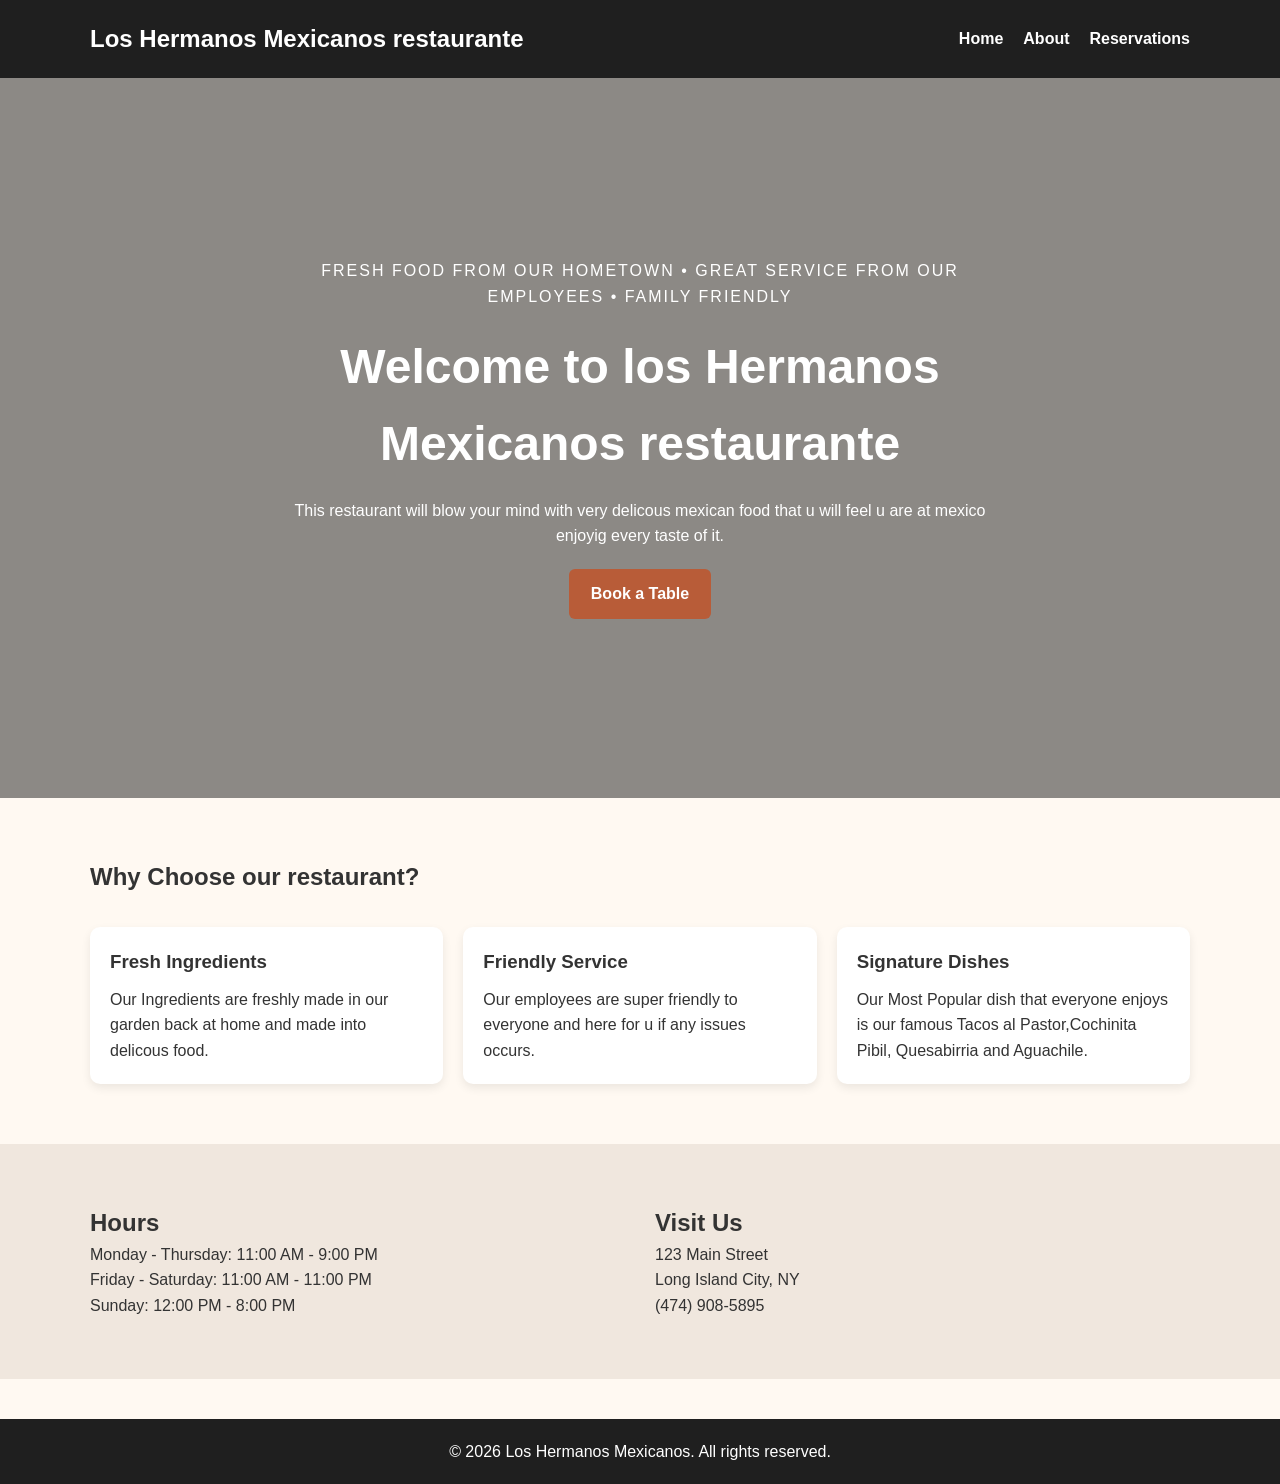
==== index.html @ ebb9e61e "First Upload" ====
<!DOCTYPE html>
<html lang="en">
<head>
  <meta charset="UTF-8">
  <meta name="viewport" content="width=device-width, initial-scale=1.0">
  <title>Restaurant Name | Home</title>

  <!-- CHANGE NEEDED:
       Link your CSS file below.
       W3Schools search: HTML link CSS -->
  <link rel="stylesheet" href="style.css">
</head>
<body>

  <!--
    WHEN THIS PAGE IS WORKING:
    Students should see a dark navigation bar at the top,
    then a large hero image with text and a button in the center,
    then a short welcome section below.
  -->

  <header class="site-header">
    <nav class="navbar">
      <!-- CHANGE NEEDED:
           Replace "Restaurant Name" with your business name -->
      <h1 class="logo">Los Hermanos Mexicanos restaurante </h1>

      <!-- CHANGE NEEDED:
           Make sure each link goes to the correct page.
           W3Schools search: HTML links -->
      <ul class="nav-links">
        <li><a href="index.html">Home</a></li>
        <li><a href="about.html">About</a></li>
        <li><a href="reservations.html">Reservations</a></li>
      </ul>
    </nav>
  </header>

  <main>

    <!--
      HERO SECTION
      WHEN THIS SECTION IS WORKING:
      A large background image should fill most of the screen.
      There should be text on top of the image and a button below the text.

      CHANGE NEEDED:
      - Update the heading
      - Update the paragraph
      - Add your own hero image in the CSS file
      W3Schools search:
      - CSS background image
      - CSS background size
    -->
    <section class="hero">
      <div class="hero-text">
        <p class="tagline">Fresh Food from our hometown • Great Service from our employees • Family Friendly </p>
        <h2>Welcome to los Hermanos Mexicanos restaurante</h2>
        <p>
          This restaurant will blow your mind with very delicous mexican food 
           that u will feel u are at mexico enjoyig every taste of it.
        </p>

        <!-- CHANGE NEEDED:
             This button should take users to the reservations page -->
        <a href="reservations.html" class="btn">Book a Table</a>
      </div>
    </section>

    <!--
      INTRO SECTION
      WHEN THIS SECTION IS WORKING:
      There should be a clean section under the hero with a heading,
      a short paragraph, and 3 simple boxes describing the restaurant.
    -->
    <section class="content-section">
      <div class="container">
        <h2>Why Choose our restaurant?</h2>
        <p class="section-intro">
          
        </p>

        <!-- CHANGE NEEDED:
             Replace these 3 boxes with your own ideas.
             W3Schools search:
             - CSS flexbox
             - CSS box shadow -->
        <div class="card-row">
          <div class="info-card">
            <h3>Fresh Ingredients</h3>
            <p>Our Ingredients are freshly made in our garden back at home and 
              made into delicous food.
            </p>
          </div>

          <div class="info-card">
            <h3>Friendly Service</h3>
            <p>Our employees are super friendly to everyone and here for u if any issues occurs.</p>
          </div>

          <div class="info-card">
            <h3>Signature Dishes</h3>
            <p>Our Most Popular dish that everyone enjoys is our famous Tacos al Pastor,Cochinita Pibil,
              Quesabirria and Aguachile.
            </p>
          </div>
        </div>
      </div>
    </section>

    <!--
      HOURS SECTION
      WHEN THIS SECTION IS WORKING:
      Users should see business hours and location information in a clean layout.
    -->
    <section class="content-section alt-section">
      <div class="container two-column">
        <div>
          <h2>Hours</h2>
          <!-- CHANGE NEEDED:
               Update these hours if needed -->
          <p>Monday - Thursday: 11:00 AM - 9:00 PM</p>
          <p>Friday - Saturday: 11:00 AM - 11:00 PM</p>
          <p>Sunday: 12:00 PM - 8:00 PM</p>
        </div>

        <div>
          <h2>Visit Us</h2>
          <!-- CHANGE NEEDED:
               Replace with your address and phone number -->
          <p>123 Main Street</p>
          <p>Long Island City, NY</p>
          <p>(474) 908-5895</p>
        </div>
      </div>
    </section>

  </main>

  <footer class="site-footer">
    <!-- CHANGE NEEDED:
         Replace with your restaurant name -->
    <p>&copy; 2026 Los Hermanos Mexicanos. All rights reserved.</p>
  </footer>

</body>
</html>
---- style.css ----
/* =====================================================
   BASIC RESET
   WHEN THIS IS WORKING:
   All pages should have cleaner spacing and sizing.

   W3Schools search:
   - CSS box-sizing
   - CSS margin
   - CSS padding
===================================================== */
* {
  margin: 0;
  padding: 0;
  box-sizing: border-box;
}

/* =====================================================
   CHANGE NEEDED:
   Students should change these colors to match their brand.

   WHEN THIS IS WORKING:
   The whole site should have a consistent restaurant theme.

   W3Schools search:
   - CSS colors
   - CSS hex colors
===================================================== */
:root {
  --dark: #1f1f1f;
  --light: #fff9f2;
  --accent: #b85c38;
  --accent-hover: #94492d;
  --text: #333333;
  --white: #ffffff;
  --soft: #f0e7de;
}

/* =====================================================
   BODY STYLES
   WHEN THIS IS WORKING:
   Text should be easy to read and the page should have
   a soft background color.
===================================================== */
body {
  font-family: Arial, Helvetica, sans-serif;
  background-color: var(--light);
  color: var(--text);
  line-height: 1.6;
}

/* =====================================================
   CONTAINER
   WHEN THIS IS WORKING:
   Content should not stretch too wide across the screen.
===================================================== */
.container {
  width: 90%;
  max-width: 1100px;
  margin: 0 auto;
}

/* =====================================================
   HEADER + NAVIGATION
   WHEN THIS IS WORKING:
   A dark navigation bar should appear at the top.
   The logo should be on one side and the links on the other.

   W3Schools search:
   - CSS flexbox
   - CSS justify-content
   - CSS align-items
===================================================== */
.site-header {
  background-color: var(--dark);
  color: var(--white);
}

.page-banner{
  background-image: url("https://encrypted-tbn0.gstatic.com/images?q=tbn:ANd9GcTtZfuTtH7oJHO_KTagyy0LyQQYmgdmFn55Rw&s");
}

.navbar {
  width: 90%;
  max-width: 1100px;
  margin: 0 auto;
  padding: 20px 0;

  display: flex;
  justify-content: space-between;
  align-items: center;
  gap: 20px;
}

.logo {
  font-size: 1.5rem;
}

.nav-links {
  list-style: none;
  display: flex;
  gap: 20px;
}

.nav-links a {
  color: var(--white);
  text-decoration: none;
  font-weight: bold;
}

/* CHANGE NEEDED:
   Students can change hover color if they want.
   WHEN THIS IS WORKING:
   Link color should change when the mouse moves over it.

   W3Schools search:
   - CSS hover
*/
.nav-links a:hover {
  color: var(--accent);
}

/* =====================================================
   HERO SECTION
   CHANGE NEEDED:
   Replace the hero image file path below with the correct image name.
   Make sure the image is saved inside the images folder.

   WHEN THIS IS WORKING:
   The home page should show a large background image with text
   centered on top of it.

   W3Schools search:
   - CSS background image
   - CSS background size
   - CSS background position
===================================================== */
.hero {
  min-height: 80vh;
  background-image:
    linear-gradient(rgba(0, 0, 0, 0.45), rgba(0, 0, 0, 0.45)),
    url("https://img.freepik.com/free-vector/hand-drawn-mexican-bar-pattern_23-2150630576.jpg");
  background-size: cover;
  background-position: center;
  background-repeat: no-repeat;

  display: flex;
  justify-content: center;
  align-items: center;
  text-align: center;
  padding: 40px;
}

.hero-text {
  max-width: 700px;
  color: var(--white);
}

.tagline {
  font-size: 1rem;
  letter-spacing: 2px;
  text-transform: uppercase;
  margin-bottom: 15px;
}

.hero-text h2 {
  font-size: 3rem;
  margin-bottom: 15px;
}

.hero-text p {
  margin-bottom: 20px;
}

/* =====================================================
   BUTTON
   WHEN THIS IS WORKING:
   Buttons should have color, padding, and rounded corners.
===================================================== */
.btn {
  display: inline-block;
  background-color: var(--accent);
  color: var(--white);
  text-decoration: none;
  padding: 12px 22px;
  border-radius: 6px;
  font-weight: bold;
}

.btn:hover {
  background-color: var(--accent-hover);
}

/* =====================================================
   PAGE BANNER
   WHEN THIS IS WORKING:
   About and Reservations pages should have a simple heading section.
===================================================== */
.page-banner {
  background-color: var(--soft);
  text-align: center;
  padding: 50px 20px;
}

.page-banner h2 {
  font-size: 2rem;
  margin-bottom: 10px;
}

/* =====================================================
   CONTENT SECTIONS
   WHEN THIS IS WORKING:
   Each page section should have enough spacing above and below it.
===================================================== */
.content-section {
  padding: 60px 0;
}

.alt-section {
  background-color: var(--soft);
}

.section-intro {
  margin-top: 10px;
  margin-bottom: 30px;
}

/* =====================================================
   FLEX LAYOUTS
   WHEN THIS IS WORKING:
   Items should line up next to each other on larger screens.

   W3Schools search:
   - CSS flexbox
   - CSS gap
===================================================== */
.card-row {
  display: flex;
  gap: 20px;
  flex-wrap: wrap;
}

.two-column {
  display: flex;
  gap: 30px;
  flex-wrap: wrap;
  align-items: center;
}

.two-column > div {
  flex: 1 1 300px;
}

/* =====================================================
   INFO CARDS
   WHEN THIS IS WORKING:
   The three boxes on the home page should have a white background,
   padding, and a slight shadow.

   W3Schools search:
   - CSS box shadow
   - CSS border radius
===================================================== */
.info-card,
.team-card {
  background-color: var(--white);
  padding: 20px;
  border-radius: 10px;
  flex: 1 1 250px;
  box-shadow: 0 4px 10px rgba(0, 0, 0, 0.08);
}

.info-card h3,
.team-card h3 {
  margin-bottom: 10px;
}

.role {
  color: var(--accent);
  font-weight: bold;
  margin-bottom: 10px;
}

/* =====================================================
   ABOUT PAGE IMAGES
   CHANGE NEEDED:
   Make sure image file names match the files in the images folder.

   WHEN THIS IS WORKING:
   Images should fit nicely and not look stretched.
===================================================== */
.about-image {
  width: 100%;
  display: block;
  border-radius: 10px;
}

.team-image {
  width: 100%;
  height: 250px;
  object-fit: cover;
  border-radius: 10px;
  margin-bottom: 15px;
}

/* =====================================================
   FORM STYLES
   WHEN THIS IS WORKING:
   The reservation form should be centered and easy to read.

   W3Schools search:
   - CSS forms
   - CSS input
===================================================== */
.form-container {
  max-width: 800px;
}

.reservation-form {
  background-color: var(--white);
  padding: 30px;
  border-radius: 10px;
  box-shadow: 0 4px 10px rgba(0, 0, 0, 0.08);
}

.form-group {
  margin-bottom: 20px;
}

.form-row {
  display: flex;
  gap: 20px;
  flex-wrap: wrap;
}

.form-row .form-group {
  flex: 1 1 250px;
}

label {
  display: block;
  margin-bottom: 8px;
  font-weight: bold;
}

input,
select,
textarea {
  width: 100%;
  padding: 12px;
  border: 1px solid #cccccc;
  border-radius: 6px;
  font-size: 1rem;
}

/* CHANGE NEEDED:
   Students can research how :focus works.
   WHEN THIS IS WORKING:
   Inputs should show a colored outline when clicked.

   W3Schools search:
   - CSS focus
*/
input:focus,
select:focus,
textarea:focus {
  outline: 2px solid var(--accent);
  border-color: var(--accent);
}

/* =====================================================
   FOOTER
   WHEN THIS IS WORKING:
   A dark footer should appear at the bottom of each page.
===================================================== */
.site-footer {
  background-color: var(--dark);
  color: var(--white);
  text-align: center;
  padding: 20px;
  margin-top: 40px;
}

/* =====================================================
   RESPONSIVE DESIGN
   WHEN THIS IS WORKING:
   On smaller screens, the nav links and columns should stack.

   W3Schools search:
   - CSS media queries
===================================================== */
@media (max-width: 768px) {
  .navbar {
    flex-direction: column;
  }

  .nav-links {
    flex-direction: column;
    align-items: center;
  }

  .hero-text h2 {
    font-size: 2.2rem;
  }

  .two-column {
    flex-direction: column;
  }
}

/* =====================================================
   OPTIONAL COOL SNIPPETS
   These are NOT required.
   Students can plug them in if they finish early.
===================================================== */

/* OPTIONAL 1: Make cards lift slightly on hover
   W3Schools search:
   - CSS transform
   - CSS transition

.info-card,
.team-card {
  transition: transform 0.3s ease;
}

.info-card:hover,
.team-card:hover {
  transform: translateY(-8px);
}
*/

/* OPTIONAL 2: Make button grow slightly on hover

.btn {
  transition: transform 0.3s ease, background-color 0.3s ease;
}

.btn:hover {
  transform: scale(1.05);
}
*/

/* OPTIONAL 3: Add underline animation to nav links

.nav-links a {
  position: relative;
}

.nav-links a::after {
  content: "";
  position: absolute;
  left: 0;
  bottom: -4px;
  width: 0;
  height: 2px;
  background-color: var(--accent);
  transition: width 0.3s ease;
}

.nav-links a:hover::after {
  width: 100%;
}
*/
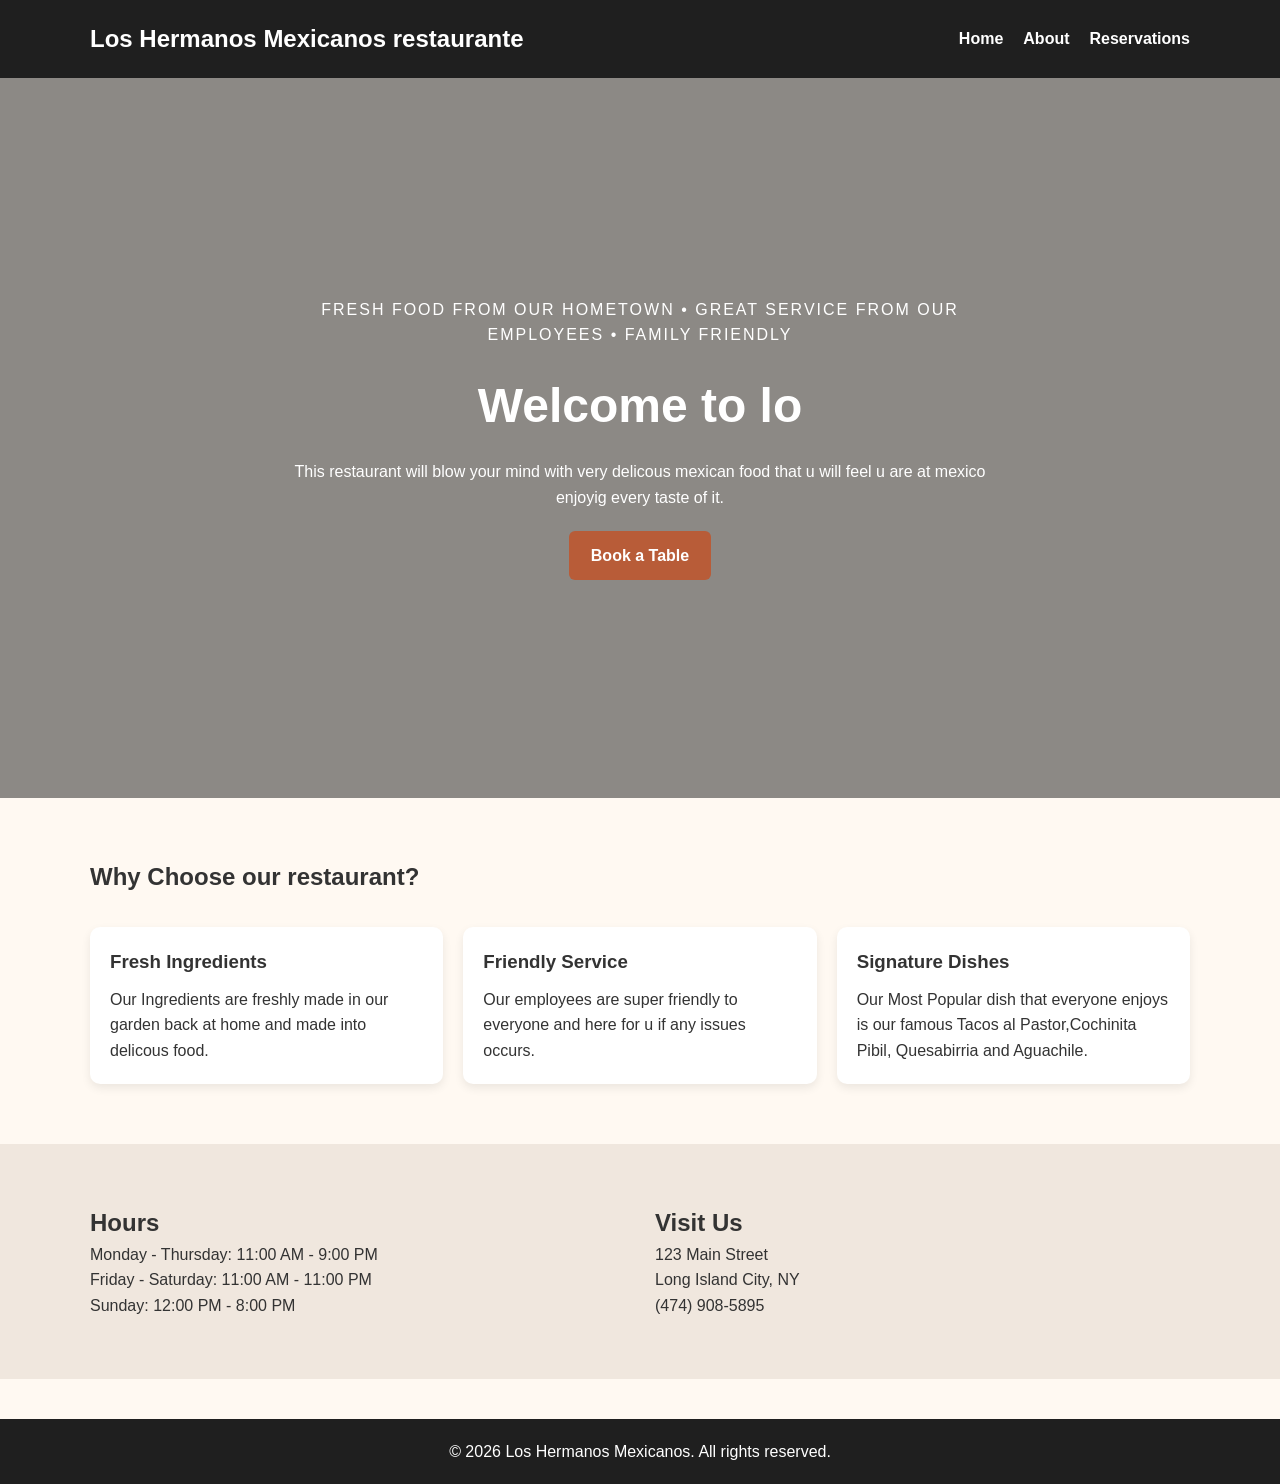
==== commit 039f7ce1: "added typing effect in website" ====
--- a/index.html
+++ b/index.html
@@ -55,7 +55,7 @@
     <section class="hero">
       <div class="hero-text">
         <p class="tagline">Fresh Food from our hometown • Great Service from our employees • Family Friendly </p>
-        <h2>Welcome to los Hermanos Mexicanos restaurante</h2>
+        <h2 id="demo"></h2>
         <p>
           This restaurant will blow your mind with very delicous mexican food 
            that u will feel u are at mexico enjoyig every taste of it.
@@ -142,6 +142,6 @@
          Replace with your restaurant name -->
     <p>&copy; 2026 Los Hermanos Mexicanos. All rights reserved.</p>
   </footer>
-
+<script src="./script.js"></script>
 </body>
 </html>
